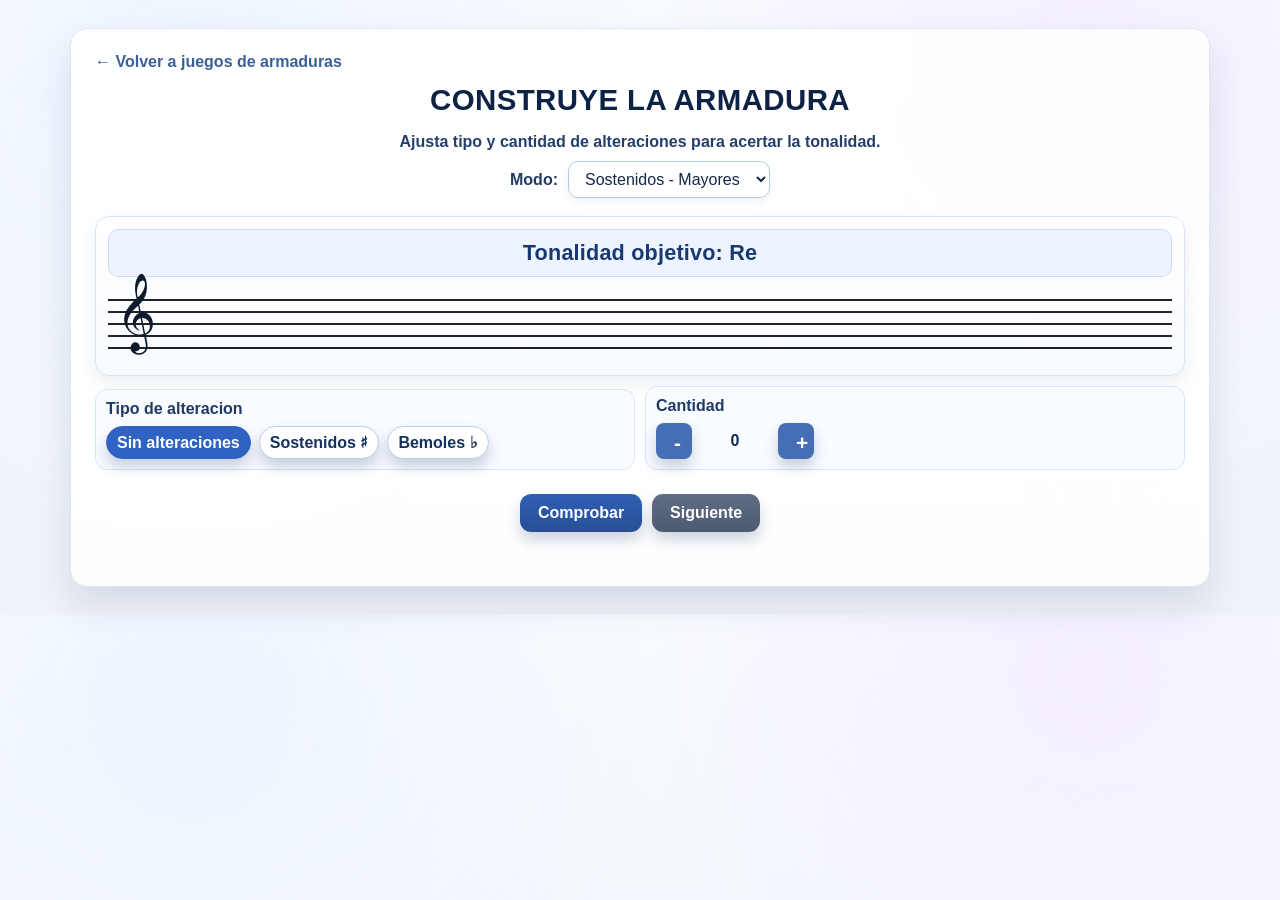
==== build.html @ 53f93499 "Add files via upload" ====
<!doctype html>
<html lang="es">
<head>
  <meta charset="UTF-8">
  <meta name="viewport" content="width=device-width, initial-scale=1.0">
  <title>Construye la Armadura</title>
  <link rel="stylesheet" href="styles.css">
</head>
<body>
  <main class="container">
    <a class="top-link" href="index.html">← Volver a juegos de armaduras</a>
    <h1>CONSTRUYE LA ARMADURA</h1>
    <p class="prompt">Ajusta tipo y cantidad de alteraciones para acertar la tonalidad.</p>

    <section class="mode-panel" aria-label="Seleccionar modo">
      <label for="buildMode">Modo:</label>
      <select id="buildMode">
        <option value="sharp-major">Sostenidos - Mayores</option>
        <option value="sharp-minor">Sostenidos - Menores</option>
        <option value="flat-major">Bemoles - Mayores</option>
        <option value="flat-minor">Bemoles - Menores</option>
        <option value="major-mixed">Mayores (mixto)</option>
        <option value="minor-mixed">Menores (mixto)</option>
        <option value="mixed">Mezclado</option>
      </select>
    </section>

    <section class="card">
      <p id="targetLabel" class="prompt"></p>
      <div id="buildStaff" class="staff" data-accidental="none" data-count="0">
        <span class="clef">𝄞</span>
        <div class="accidental-group" aria-hidden="true"></div>
      </div>
    </section>

    <section class="builder-panel">
      <div class="builder-group">
        <p>Tipo de alteracion</p>
        <div class="builder-type">
          <button id="typeNone" type="button" class="type-btn active">Sin alteraciones</button>
          <button id="typeSharp" type="button" class="type-btn">Sostenidos ♯</button>
          <button id="typeFlat" type="button" class="type-btn">Bemoles ♭</button>
        </div>
      </div>

      <div class="builder-group">
        <p>Cantidad</p>
        <div class="builder-count">
          <button id="countDown" type="button" class="counter-btn">-</button>
          <span id="countValue" class="counter-value">0</span>
          <button id="countUp" type="button" class="counter-btn">+</button>
        </div>
      </div>
    </section>

    <section class="actions">
      <button id="checkBuildBtn" type="button">Comprobar</button>
      <button id="nextBuildBtn" type="button" class="secondary">Siguiente</button>
    </section>

    <p id="buildResult" class="feedback" aria-live="polite"></p>
  </main>

  <script src="build.js?v=mobilefix-20260426-2139"></script>
</body>
</html>
---- styles.css ----
* {
  box-sizing: border-box;
}

body {
  margin: 0;
  font-family: "Segoe UI", Tahoma, Geneva, Verdana, sans-serif;
  background:
    radial-gradient(circle at 15% 15%, #eef5ff 0%, transparent 38%),
    radial-gradient(circle at 85% 10%, #f5efff 0%, transparent 36%),
    linear-gradient(180deg, #f8fbff 0%, #eef2f9 100%);
  color: #152033;
}

.container {
  max-width: 1140px;
  margin: 28px auto;
  background: rgba(255, 255, 255, 0.92);
  backdrop-filter: blur(4px);
  border: 1px solid #dce6f5;
  border-radius: 18px;
  padding: 24px 24px 28px;
  box-shadow: 0 18px 36px rgba(26, 48, 86, 0.12);
}

h1 {
  margin: 4px 0 16px;
  text-align: center;
  font-size: clamp(1.25rem, 2.3vw, 2rem);
  letter-spacing: 0.4px;
  color: #0d2346;
}

.mode-panel {
  display: flex;
  gap: 10px;
  justify-content: center;
  align-items: center;
  flex-wrap: wrap;
  margin-bottom: 18px;
}

.mode-panel label {
  font-weight: 700;
  color: #233b63;
}

.mode-panel select {
  border: 1px solid #b7c8e2;
  border-radius: 10px;
  padding: 8px 12px;
  font-size: 1rem;
  background: #fff;
  color: #13284b;
  box-shadow: 0 4px 10px rgba(21, 37, 70, 0.06);
}

.bank {
  display: flex;
  flex-wrap: wrap;
  justify-content: center;
  gap: 12px;
  margin: 18px 0 24px;
  padding: 12px;
  border-radius: 14px;
  background: linear-gradient(180deg, #f8fbff 0%, #f2f7ff 100%);
  border: 1px solid #d8e5f8;
}

.token {
  background: #ffffff;
  border: 1px solid #c8d6ec;
  border-radius: 11px;
  padding: 10px 16px;
  min-width: 62px;
  text-align: center;
  font-size: 1.5rem;
  font-weight: 700;
  cursor: grab;
  user-select: none;
  color: #12284d;
  box-shadow: 0 6px 12px rgba(27, 53, 94, 0.10);
  transition: transform 0.15s ease, box-shadow 0.15s ease, border-color 0.15s ease;
  touch-action: none;
  -webkit-user-drag: none;
}

.token:hover {
  transform: translateY(-1px);
  border-color: #8caee0;
  box-shadow: 0 10px 18px rgba(27, 53, 94, 0.14);
}

.token:active {
  cursor: grabbing;
}

.token--touch-dragging {
  box-shadow: none !important;
  transition: none !important;
  opacity: 1;
}

.grid {
  display: grid;
  grid-template-columns: repeat(auto-fit, minmax(290px, 1fr));
  gap: 16px;
}

.card {
  border: 1px solid #d8e4f6;
  border-radius: 14px;
  padding: 12px;
  background: linear-gradient(180deg, #ffffff 0%, #f7faff 100%);
  box-shadow: 0 8px 18px rgba(27, 53, 94, 0.08);
}

.staff {
  position: relative;
  height: 76px;
  margin-top: 8px;
  background-image:
    linear-gradient(#222, #222),
    linear-gradient(#222, #222),
    linear-gradient(#222, #222),
    linear-gradient(#222, #222),
    linear-gradient(#222, #222);
  background-repeat: no-repeat;
  background-size:
    100% 2px,
    100% 2px,
    100% 2px,
    100% 2px,
    100% 2px;
  background-position:
    0 12px,
    0 24px,
    0 36px,
    0 48px,
    0 60px;
  border-radius: 4px;
  overflow: visible;
}

.clef {
  position: absolute;
  left: 8px;
  top: -10px;
  font-size: 68px;
  line-height: 1;
  color: #0e1b2d;
}

.accidental {
  position: absolute;
  font-size: 32px;
  line-height: 1;
  color: #13284b;
}

.accidental-group {
  position: absolute;
  inset: 0;
}

.drop-zone {
  margin: 8px auto 2px;
  width: 84px;
  min-height: 48px;
  border: 2px dashed #8993a1;
  border-radius: 12px;
  display: flex;
  align-items: center;
  justify-content: center;
  background: #ffffff;
  box-shadow: inset 0 2px 6px rgba(42, 54, 75, 0.06);
}

.drop-zone.over {
  background: #edf4ff;
  border-color: #2f69cc;
}

.drop-zone.correct {
  background: #e8f8ec;
  border-color: #1f9b47;
}

.drop-zone.wrong {
  background: #ffecec;
  border-color: #cf3d3d;
}

.feedback {
  margin: 6px 0 0;
  text-align: center;
  min-height: 20px;
  font-weight: 700;
  font-size: 0.95rem;
}

.feedback.ok {
  color: #1f9b47;
}

.feedback.bad {
  color: #c53a3a;
}

.top-link {
  display: inline-block;
  text-decoration: none;
  color: #3c5f99;
  font-weight: 700;
  margin-bottom: 8px;
}

.prompt {
  text-align: center;
  margin: 8px 0 10px;
  font-weight: 700;
  color: #263e6a;
}

#targetLabel {
  margin: 0 0 10px;
  padding: 10px 12px;
  border-radius: 10px;
  background: #eef4ff;
  border: 1px solid #cddcf6;
  font-size: clamp(1.05rem, 2.2vw, 1.35rem);
  font-weight: 800;
  color: #17396f;
  letter-spacing: 0.2px;
}

.quiz-options {
  display: grid;
  grid-template-columns: repeat(auto-fit, minmax(150px, 1fr));
  gap: 10px;
  margin-top: 12px;
}

.choice-btn {
  border: 1px solid #c8d6ec;
  border-radius: 10px;
  padding: 10px 12px;
  background: #fff;
  color: #10284d;
  font-size: 1rem;
  font-weight: 700;
  cursor: pointer;
  box-shadow: 0 5px 10px rgba(27, 53, 94, 0.08);
}

.choice-btn.correct {
  border-color: #1f9b47;
  background: #e8f8ec;
}

.choice-btn.wrong {
  border-color: #cf3d3d;
  background: #ffecec;
}

.builder-panel {
  display: grid;
  grid-template-columns: repeat(auto-fit, minmax(210px, 1fr));
  gap: 10px;
  margin-top: 10px;
  align-items: end;
}

.builder-group {
  background: #f8fbff;
  border: 1px solid #d8e5f8;
  border-radius: 12px;
  padding: 10px;
}

.builder-group p {
  margin: 0 0 8px;
  font-weight: 700;
  color: #203965;
}

.builder-type {
  display: flex;
  gap: 8px;
  flex-wrap: wrap;
}

.type-btn {
  border: 1px solid #b8ccec;
  border-radius: 999px;
  background: #fff;
  color: #15315e;
  padding: 6px 10px;
  font-weight: 700;
  cursor: pointer;
}

.type-btn.active {
  background: #2e63c3;
  border-color: #2e63c3;
  color: #fff;
}

.builder-count {
  display: flex;
  align-items: center;
  gap: 8px;
}

.counter-btn {
  width: 36px;
  height: 36px;
  border-radius: 8px;
  border: 0;
  background: #466eb4;
  color: #fff;
  font-size: 1.3rem;
  line-height: 1;
  cursor: pointer;
}

.counter-value {
  min-width: 70px;
  text-align: center;
  font-weight: 800;
  color: #13284b;
}

.actions {
  margin-top: 24px;
  display: flex;
  justify-content: center;
  gap: 10px;
}

button {
  border: 0;
  border-radius: 11px;
  padding: 10px 18px;
  font-size: 1rem;
  font-weight: 700;
  cursor: pointer;
  background: linear-gradient(180deg, #2f5fb5 0%, #284f95 100%);
  color: #fff;
  box-shadow: 0 8px 14px rgba(30, 57, 104, 0.22);
  transition: transform 0.12s ease, box-shadow 0.12s ease, filter 0.12s ease;
}

button:hover {
  transform: translateY(-1px);
  filter: brightness(1.02);
  box-shadow: 0 10px 18px rgba(30, 57, 104, 0.28);
}

button.secondary {
  background: linear-gradient(180deg, #5f6e85 0%, #4d5a70 100%);
}

#result {
  text-align: center;
  margin-top: 14px;
  min-height: 26px;
  font-size: 1.1rem;
  font-weight: 700;
}

@media (max-width: 768px) {
  body {
    height: 100dvh;
    overflow: hidden;
  }

  .container {
    margin: 0;
    max-width: none;
    height: 100dvh;
    padding: 8px;
    border-radius: 0;
    border: 0;
    box-shadow: none;
    display: flex;
    flex-direction: column;
    gap: 6px;
  }

  h1 {
    margin: 0;
    font-size: 1rem;
    line-height: 1.15;
  }

  .mode-panel {
    margin-bottom: 0;
    gap: 6px;
  }

  .mode-panel select,
  .mode-panel button {
    padding: 6px 8px;
    font-size: 0.84rem;
  }

  .bank {
    margin: 0;
    padding: 8px;
    gap: 6px;
    flex-wrap: nowrap;
    justify-content: flex-start;
    overflow-x: auto;
    overflow-y: hidden;
    -webkit-overflow-scrolling: touch;
  }

  .token {
    font-size: 1.15rem;
    min-width: 54px;
    padding: 7px 11px;
    flex: 0 0 auto;
  }

  .grid {
    flex: 1;
    min-height: 0;
    gap: 8px;
    margin-top: 0;
    grid-template-columns: repeat(2, minmax(0, 1fr));
    overflow: hidden;
  }

  .card {
    padding: 8px;
    display: flex;
    flex-direction: column;
    justify-content: center;
  }

  .staff {
    height: 74px;
    margin-top: 4px;
    padding-top: 6px;
    background-position:
      0 18px,
      0 30px,
      0 42px,
      0 54px,
      0 66px;
  }

  .game-drag .accidental {
    font-size: 25px;
  }

  .drop-zone {
    width: 72px;
    min-height: 40px;
    margin: 6px auto 2px;
  }

  .feedback {
    min-height: 16px;
    margin-top: 4px;
    font-size: 0.78rem;
  }

  .actions {
    margin-top: 0;
    gap: 6px;
  }

  button {
    padding: 8px 10px;
    font-size: 0.84rem;
  }

  #result {
    margin-top: 0;
    min-height: 18px;
    font-size: 0.88rem;
  }

  .quiz-options {
    grid-template-columns: repeat(2, minmax(0, 1fr));
    gap: 8px;
  }

  .choice-btn {
    font-size: 0.9rem;
    padding: 8px;
  }

  #targetLabel {
    font-size: 1rem;
    padding: 8px 10px;
  }

  .builder-panel {
    grid-template-columns: 1fr;
    gap: 8px;
  }
}

@media (min-width: 769px) and (max-width: 1024px) {
  .game-drag .accidental {
    font-size: 28px;
  }
}
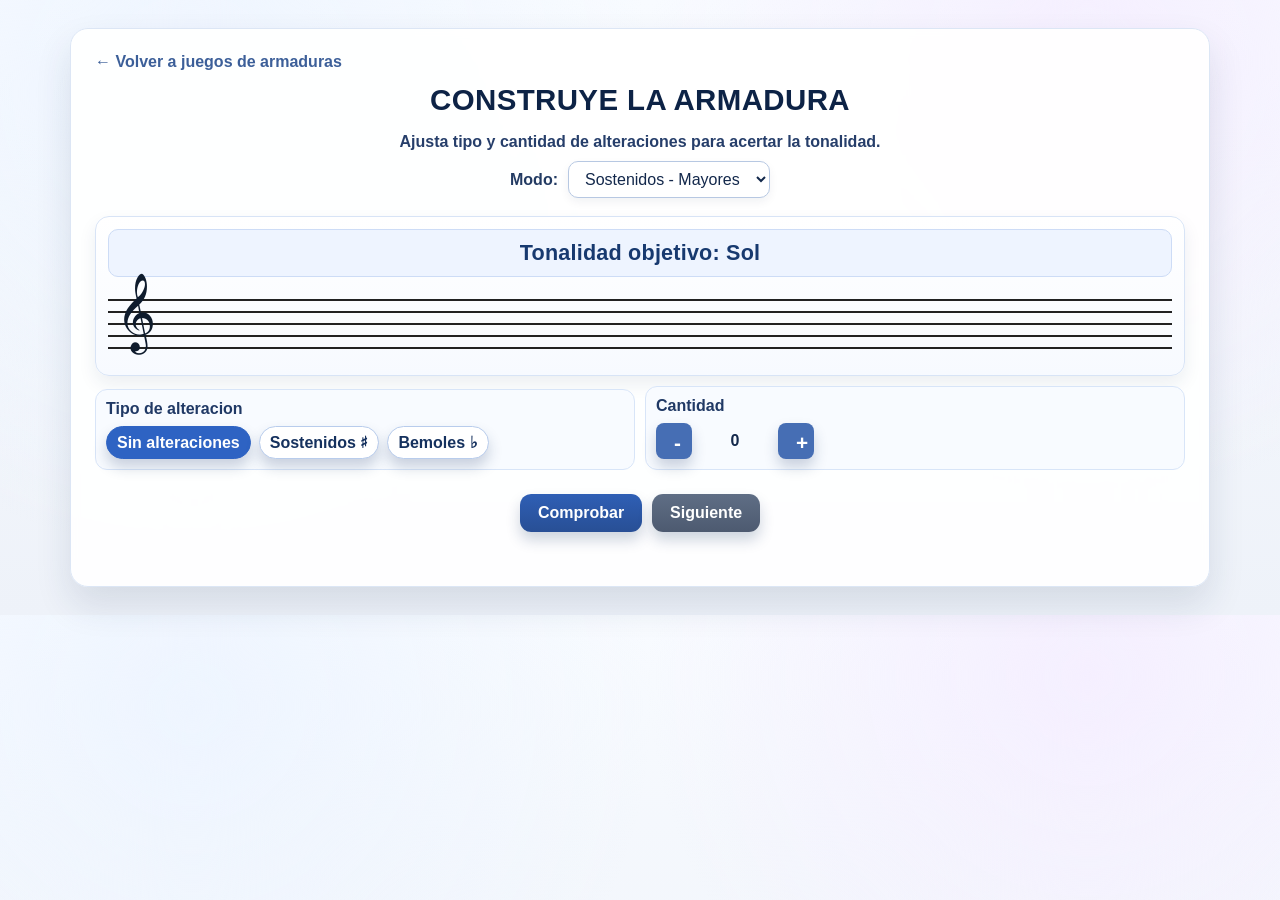
==== commit f997153b: "Add files via upload" ====
--- a/build.html
+++ b/build.html
@@ -61,6 +61,6 @@
     <p id="buildResult" class="feedback" aria-live="polite"></p>
   </main>
 
-  <script src="build.js?v=mobilefix-20260426-2139"></script>
+  <script src="build.js?v=mobilefix-20260426-2145"></script>
 </body>
 </html>
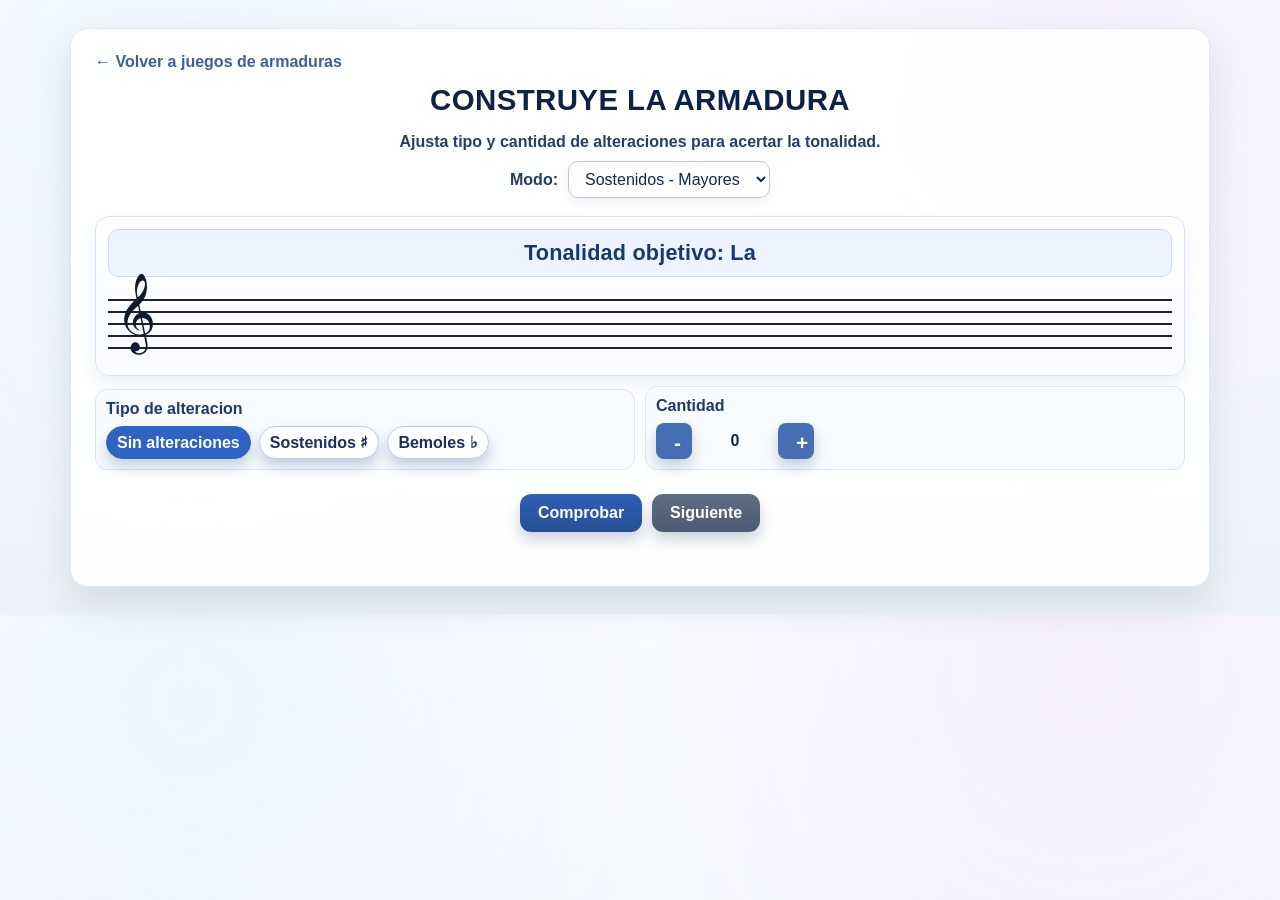
==== commit ef5c69b4: "Add files via upload" ====
--- a/build.html
+++ b/build.html
@@ -4,7 +4,7 @@
   <meta charset="UTF-8">
   <meta name="viewport" content="width=device-width, initial-scale=1.0">
   <title>Construye la Armadura</title>
-  <link rel="stylesheet" href="styles.css">
+  <link rel="stylesheet" href="styles.css?v=mobilefix-20260426-2152">
 </head>
 <body>
   <main class="container">
@@ -61,6 +61,6 @@
     <p id="buildResult" class="feedback" aria-live="polite"></p>
   </main>
 
-  <script src="build.js?v=mobilefix-20260426-2145"></script>
+  <script src="build.js?v=mobilefix-20260426-2151"></script>
 </body>
 </html>
--- a/styles.css
+++ b/styles.css
@@ -156,6 +156,7 @@
   font-size: 32px;
   line-height: 1;
   color: #13284b;
+  font-weight: 700;
 }
 
 .accidental-group {
@@ -451,8 +452,8 @@
       0 66px;
   }
 
-  .game-drag .accidental {
-    font-size: 25px;
+  .accidental {
+    font-size: 30px;
   }
 
   .drop-zone {
@@ -505,7 +506,7 @@
 }
 
 @media (min-width: 769px) and (max-width: 1024px) {
-  .game-drag .accidental {
-    font-size: 28px;
-  }
-}
+  .accidental {
+    font-size: 30px;
+  }
+}
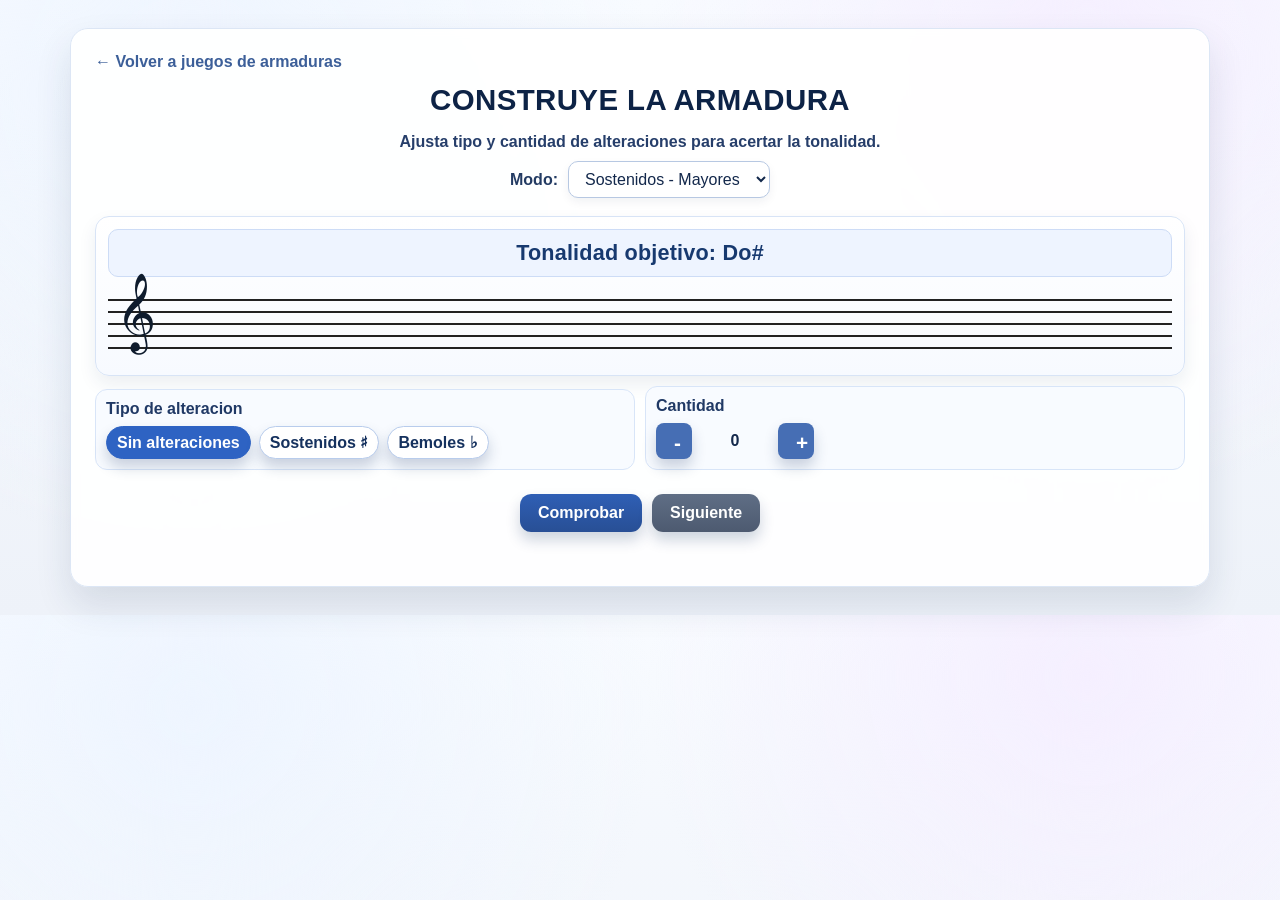
==== commit 586d3afa: "Add files via upload" ====
--- a/build.html
+++ b/build.html
@@ -61,6 +61,6 @@
     <p id="buildResult" class="feedback" aria-live="polite"></p>
   </main>
 
-  <script src="build.js?v=mobilefix-20260426-2151"></script>
+  <script src="build.js?v=mobilefix-20260426-2203"></script>
 </body>
 </html>
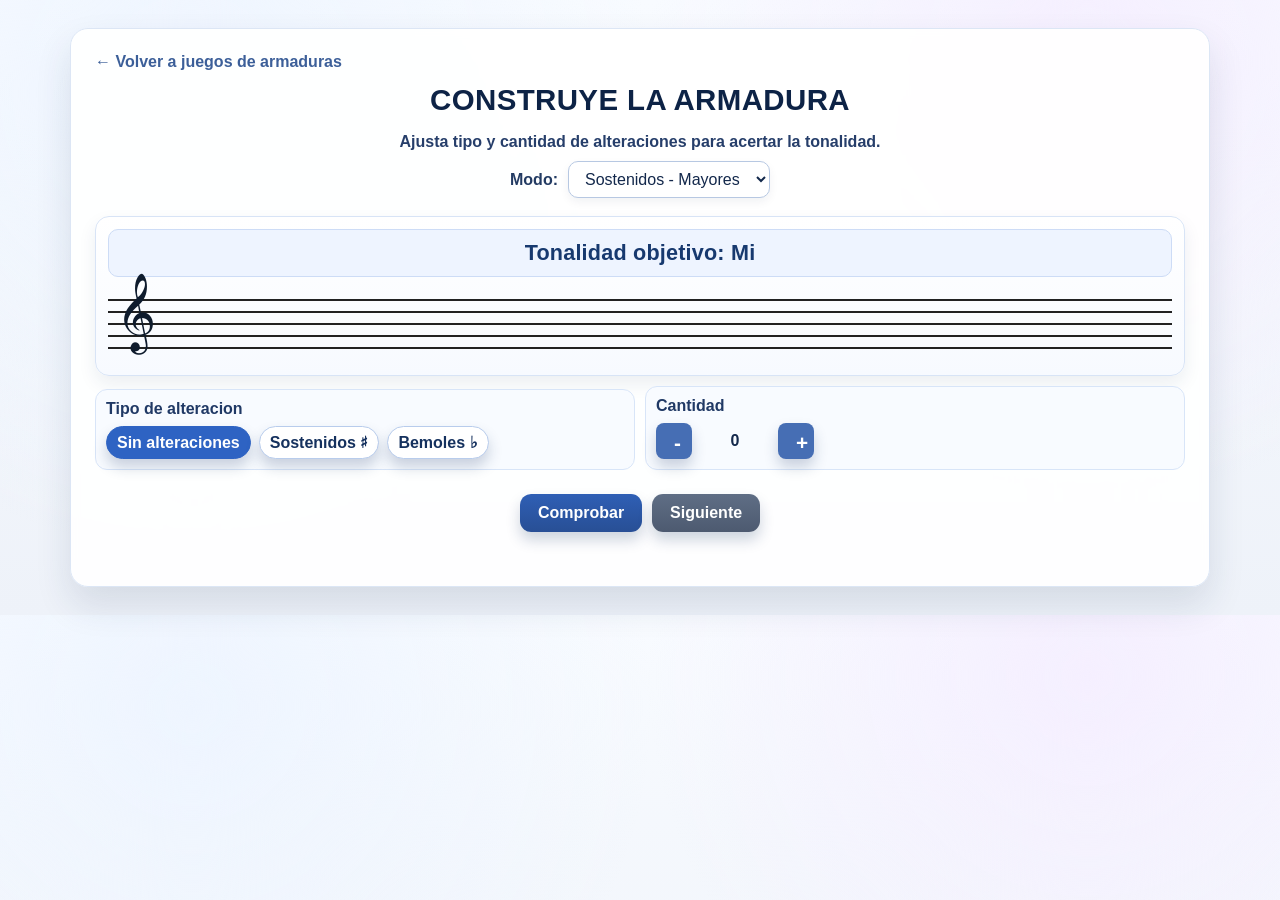
==== commit 1749304d: "Add files via upload" ====
--- a/build.html
+++ b/build.html
@@ -61,6 +61,6 @@
     <p id="buildResult" class="feedback" aria-live="polite"></p>
   </main>
 
-  <script src="build.js?v=mobilefix-20260426-2203"></script>
+  <script src="build.js?v=mobilefix-20260426-2206"></script>
 </body>
 </html>
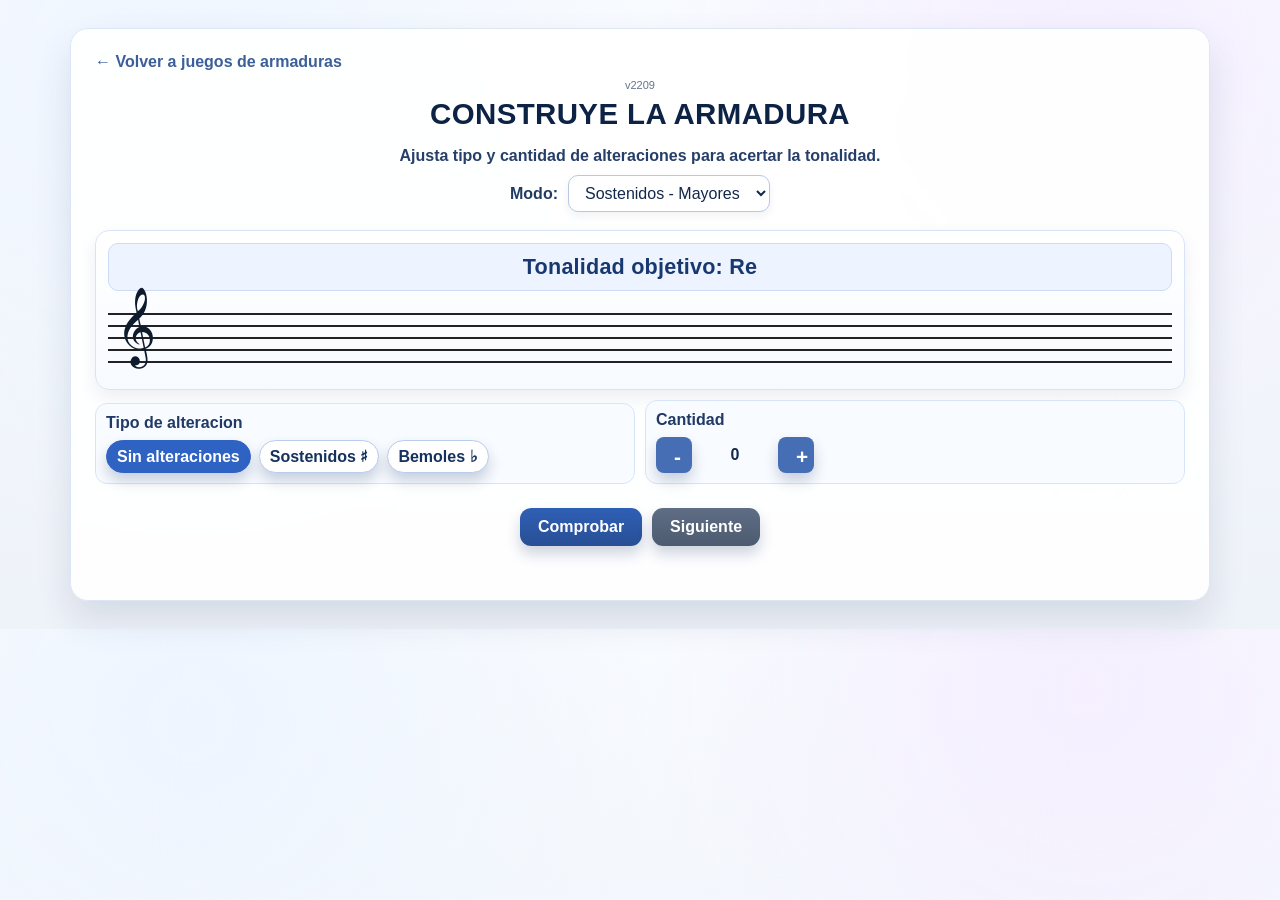
==== commit bd720ea7: "Add files via upload" ====
--- a/build.html
+++ b/build.html
@@ -4,11 +4,12 @@
   <meta charset="UTF-8">
   <meta name="viewport" content="width=device-width, initial-scale=1.0">
   <title>Construye la Armadura</title>
-  <link rel="stylesheet" href="styles.css?v=mobilefix-20260426-2152">
+  <link rel="stylesheet" href="styles.css?v=mobilefix-20260426-2209">
 </head>
 <body>
   <main class="container">
     <a class="top-link" href="index.html">← Volver a juegos de armaduras</a>
+    <p style="margin:0 0 6px; text-align:center; font-size:11px; color:#64748b;">v2209</p>
     <h1>CONSTRUYE LA ARMADURA</h1>
     <p class="prompt">Ajusta tipo y cantidad de alteraciones para acertar la tonalidad.</p>
 
@@ -61,6 +62,6 @@
     <p id="buildResult" class="feedback" aria-live="polite"></p>
   </main>
 
-  <script src="build.js?v=mobilefix-20260426-2206"></script>
+  <script src="build.js?v=mobilefix-20260426-2209"></script>
 </body>
 </html>
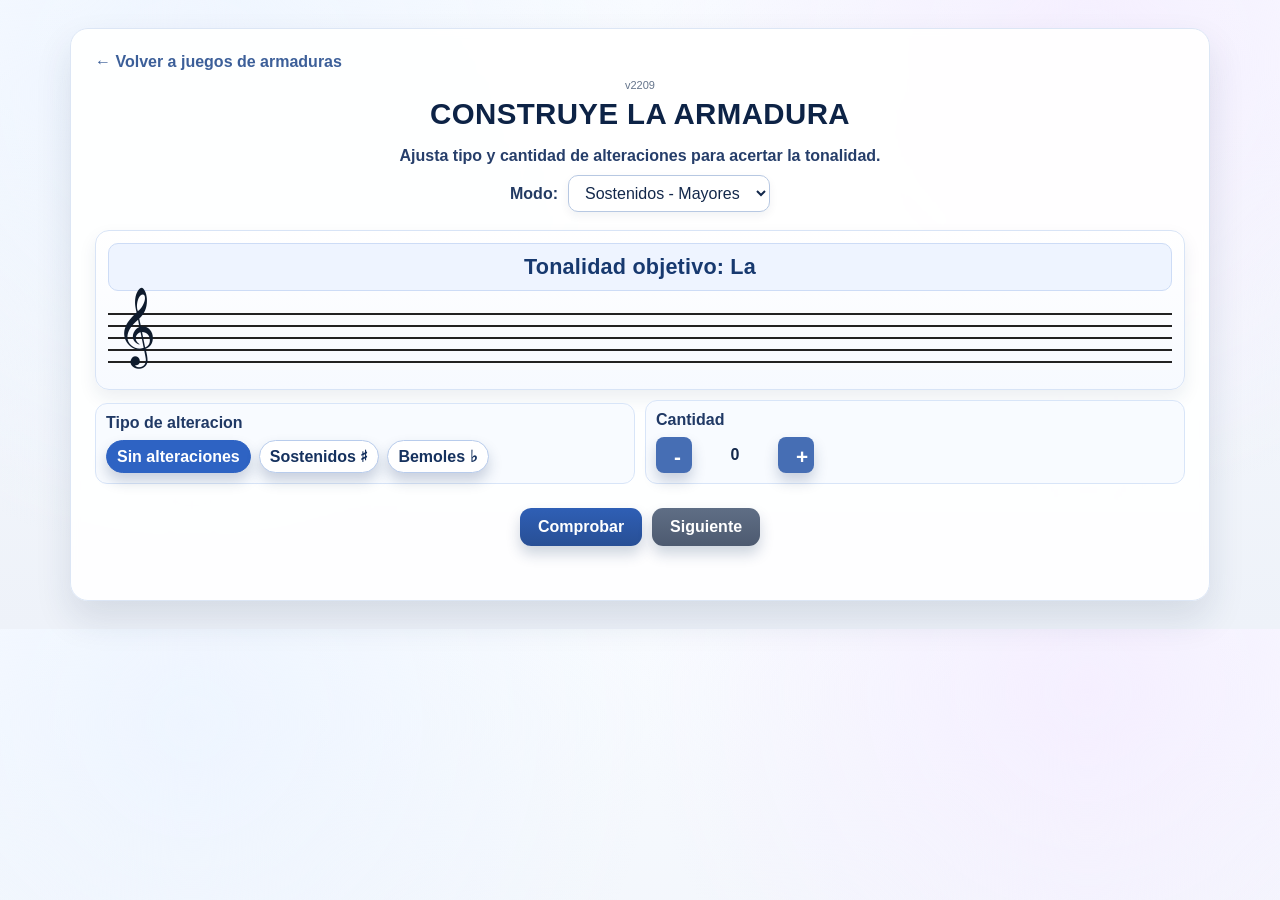
==== commit a8a0e2c2: "Add files via upload" ====
--- a/build.html
+++ b/build.html
@@ -62,6 +62,6 @@
     <p id="buildResult" class="feedback" aria-live="polite"></p>
   </main>
 
-  <script src="build.js?v=mobilefix-20260426-2209"></script>
+  <script src="build.js?v=mobilefix-20260426-2212"></script>
 </body>
 </html>
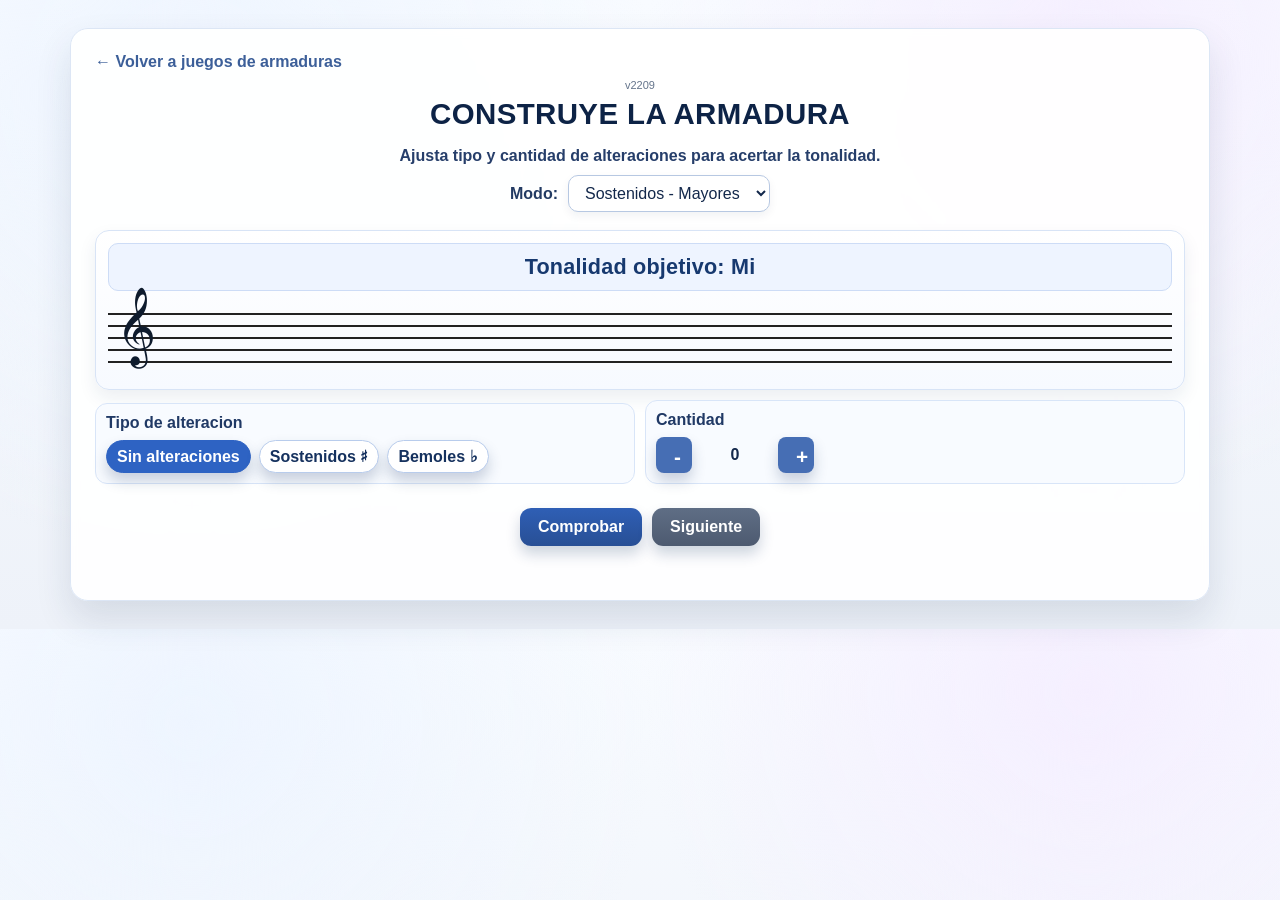
==== commit 429306db: "Add files via upload" ====
--- a/build.html
+++ b/build.html
@@ -62,6 +62,6 @@
     <p id="buildResult" class="feedback" aria-live="polite"></p>
   </main>
 
-  <script src="build.js?v=mobilefix-20260426-2212"></script>
+  <script src="build.js?v=mobilefix-20260426-2230"></script>
 </body>
 </html>
